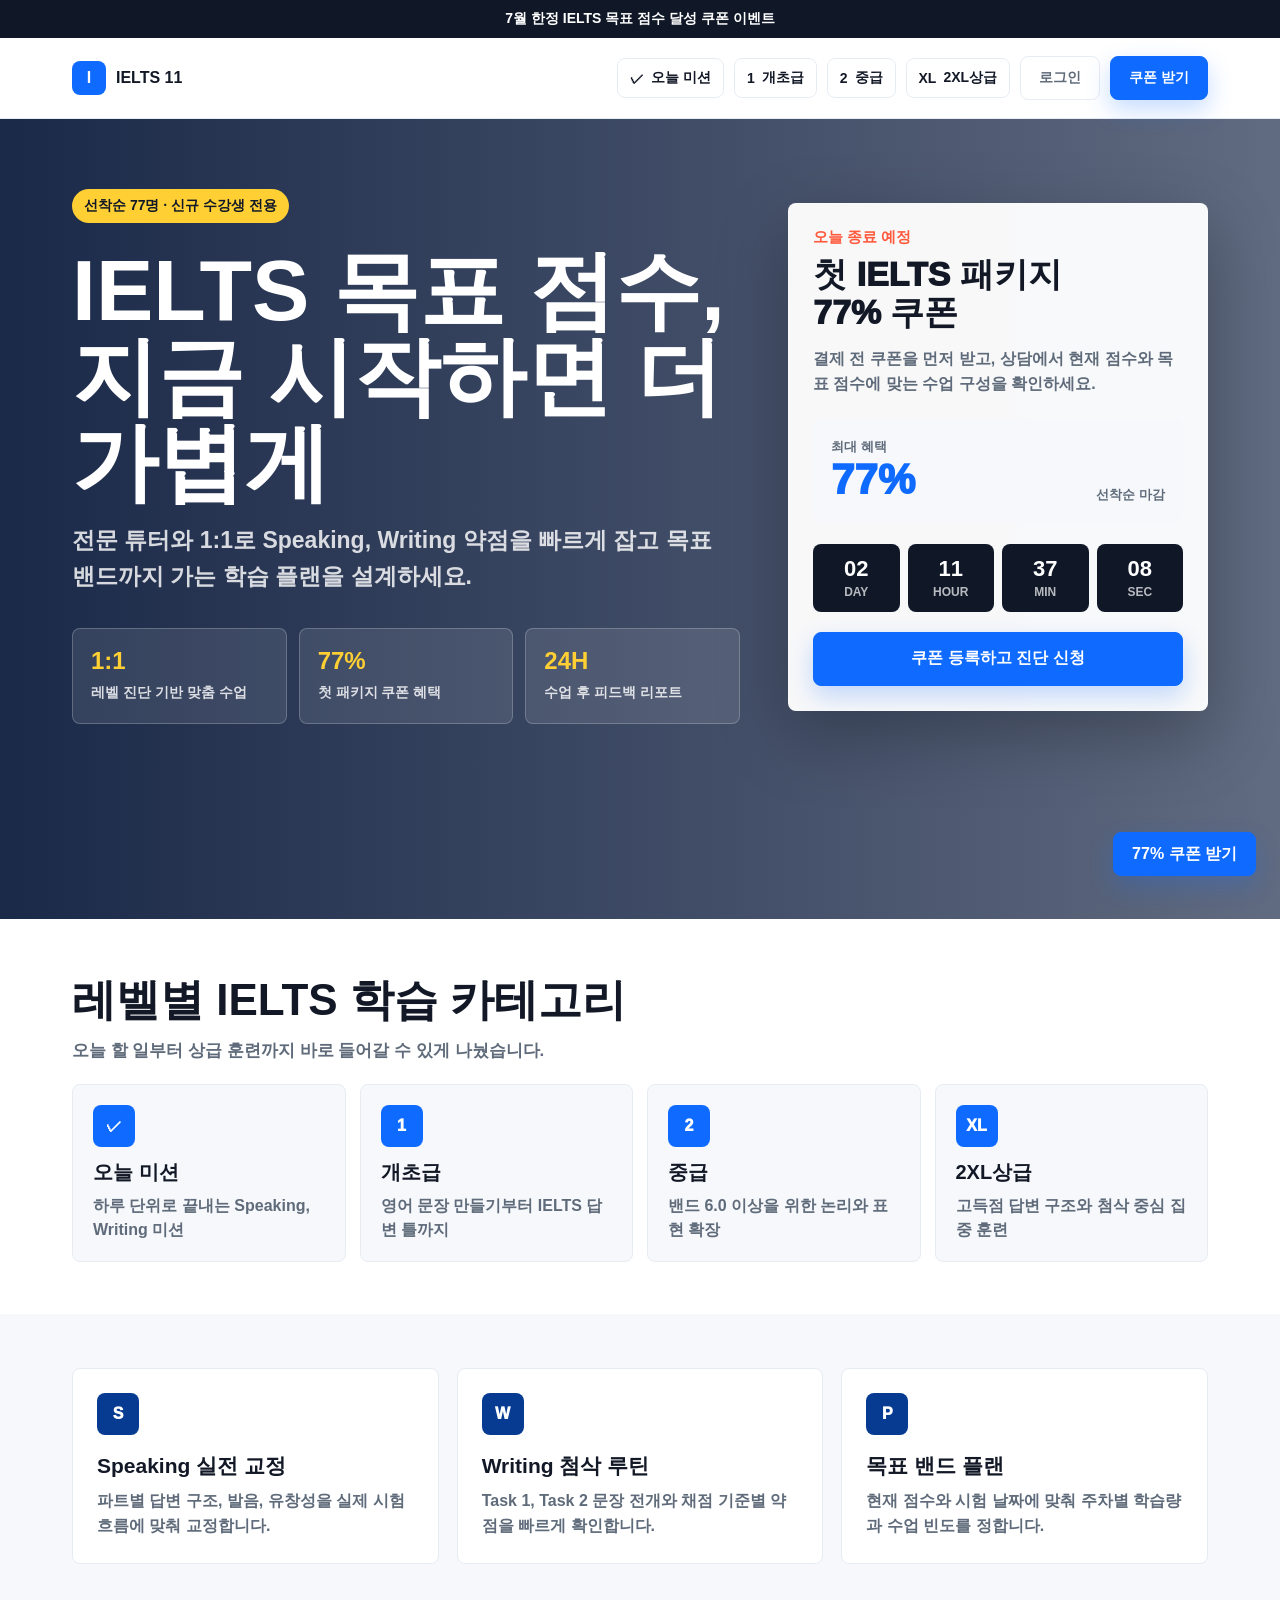
==== index.html @ da1ab1a1 "Add public GitHub Pages site" ====
<!doctype html>
<html lang="ko">
  <head>
    <meta charset="UTF-8" />
    <meta name="viewport" content="width=device-width, initial-scale=1.0" />
    <title>IELTS 11 | 목표 점수 달성 이벤트</title>
    <style>
      :root {
        --ink: #121826;
        --muted: #5f6b7a;
        --line: #e7ecf3;
        --paper: #ffffff;
        --soft: #f6f8fb;
        --brand: #0f6bff;
        --brand-dark: #073b92;
        --accent: #ffcf33;
        --danger: #ff5a3c;
      }

      * {
        box-sizing: border-box;
      }

      body {
        margin: 0;
        color: var(--ink);
        font-family:
          Inter, Pretendard, -apple-system, BlinkMacSystemFont, "Segoe UI",
          sans-serif;
        background: var(--paper);
      }

      a {
        color: inherit;
        text-decoration: none;
      }

      .top-strip {
        background: #101828;
        color: #fff;
        font-size: 14px;
        font-weight: 700;
        text-align: center;
        padding: 10px 16px;
      }

      .nav {
        position: sticky;
        top: 0;
        z-index: 10;
        display: flex;
        align-items: center;
        justify-content: space-between;
        padding: 18px clamp(20px, 6vw, 72px);
        background: rgba(255, 255, 255, 0.92);
        border-bottom: 1px solid var(--line);
        backdrop-filter: blur(14px);
      }

      .brand {
        display: flex;
        align-items: center;
        gap: 10px;
        font-weight: 900;
        letter-spacing: 0;
      }

      .brand-mark {
        display: grid;
        width: 34px;
        height: 34px;
        place-items: center;
        border-radius: 8px;
        color: #fff;
        background: var(--brand);
      }

      .nav-actions {
        display: flex;
        align-items: center;
        gap: 10px;
        color: var(--muted);
        font-size: 14px;
        font-weight: 700;
      }

      .category-link {
        display: inline-flex;
        min-height: 40px;
        align-items: center;
        gap: 7px;
        border-radius: 8px;
        padding: 0 12px;
        color: var(--ink);
        background: #fff;
        border: 1px solid var(--line);
        font-weight: 900;
      }

      .category-link:hover {
        border-color: rgba(15, 107, 255, 0.42);
        color: var(--brand);
      }

      .outline-btn,
      .primary-btn {
        display: inline-flex;
        min-height: 44px;
        align-items: center;
        justify-content: center;
        border-radius: 8px;
        padding: 0 18px;
        font-weight: 900;
      }

      .outline-btn {
        border: 1px solid var(--line);
        background: #fff;
      }

      .primary-btn {
        border: 1px solid var(--brand);
        color: #fff;
        background: var(--brand);
        box-shadow: 0 10px 24px rgba(15, 107, 255, 0.24);
      }

      .hero {
        position: relative;
        overflow: hidden;
        min-height: calc(100vh - 100px);
        padding: 70px clamp(20px, 6vw, 72px) 42px;
        background:
          linear-gradient(90deg, rgba(7, 23, 57, 0.92), rgba(7, 23, 57, 0.64)),
          url("https://images.unsplash.com/photo-1523240795612-9a054b0db644?auto=format&fit=crop&w=1800&q=80")
            center / cover;
        color: #fff;
      }

      .hero-grid {
        display: grid;
        max-width: 1180px;
        grid-template-columns: minmax(0, 1.05fr) 420px;
        gap: 48px;
        align-items: center;
        margin: 0 auto;
      }

      .eyebrow {
        display: inline-flex;
        align-items: center;
        gap: 8px;
        border-radius: 999px;
        padding: 8px 12px;
        color: #101828;
        background: var(--accent);
        font-size: 14px;
        font-weight: 900;
      }

      h1 {
        max-width: 760px;
        margin: 24px 0 18px;
        font-size: clamp(44px, 7vw, 86px);
        line-height: 1;
        letter-spacing: 0;
      }

      .hero-copy {
        max-width: 650px;
        margin: 0;
        color: rgba(255, 255, 255, 0.82);
        font-size: clamp(18px, 2vw, 23px);
        line-height: 1.55;
        font-weight: 650;
      }

      .hero-points {
        display: grid;
        grid-template-columns: repeat(3, minmax(0, 1fr));
        gap: 12px;
        max-width: 680px;
        margin-top: 34px;
      }

      .point {
        min-height: 96px;
        padding: 18px;
        border: 1px solid rgba(255, 255, 255, 0.22);
        border-radius: 8px;
        background: rgba(255, 255, 255, 0.1);
      }

      .point strong {
        display: block;
        margin-bottom: 8px;
        color: var(--accent);
        font-size: 24px;
      }

      .point span {
        color: rgba(255, 255, 255, 0.82);
        font-size: 14px;
        font-weight: 700;
      }

      .coupon-panel {
        border: 1px solid rgba(255, 255, 255, 0.3);
        border-radius: 8px;
        padding: 24px;
        background: rgba(255, 255, 255, 0.96);
        color: var(--ink);
        box-shadow: 0 24px 70px rgba(0, 0, 0, 0.28);
      }

      .coupon-label {
        color: var(--danger);
        font-size: 15px;
        font-weight: 900;
      }

      .coupon-title {
        margin: 8px 0 8px;
        font-size: 34px;
        line-height: 1.12;
        font-weight: 950;
      }

      .coupon-sub {
        color: var(--muted);
        line-height: 1.55;
        font-weight: 650;
      }

      .price-box {
        display: flex;
        align-items: end;
        justify-content: space-between;
        margin: 22px 0;
        padding: 18px;
        border-radius: 8px;
        background: var(--soft);
      }

      .price-box small {
        color: var(--muted);
        font-weight: 800;
      }

      .price {
        color: var(--brand);
        font-size: 42px;
        font-weight: 950;
      }

      .timer {
        display: grid;
        grid-template-columns: repeat(4, 1fr);
        gap: 8px;
        margin: 20px 0;
      }

      .time-cell {
        padding: 12px 8px;
        border-radius: 8px;
        text-align: center;
        color: #fff;
        background: #101828;
      }

      .time-cell b {
        display: block;
        font-size: 22px;
      }

      .time-cell span {
        color: rgba(255, 255, 255, 0.7);
        font-size: 12px;
        font-weight: 800;
      }

      .wide-btn {
        width: 100%;
        min-height: 54px;
      }

      .below {
        padding: 54px clamp(20px, 6vw, 72px) 96px;
        background: var(--soft);
      }

      .category-section {
        padding: 52px clamp(20px, 6vw, 72px);
        background: #fff;
      }

      .section-head {
        max-width: 1180px;
        margin: 0 auto 20px;
      }

      .section-head h2 {
        margin: 0 0 8px;
        font-size: clamp(28px, 4vw, 44px);
      }

      .section-head p {
        margin: 0;
        color: var(--muted);
        font-size: 17px;
        line-height: 1.55;
        font-weight: 650;
      }

      .category-grid {
        display: grid;
        max-width: 1180px;
        grid-template-columns: repeat(4, minmax(0, 1fr));
        gap: 14px;
        margin: 0 auto;
      }

      .category-card {
        min-height: 156px;
        padding: 20px;
        border: 1px solid var(--line);
        border-radius: 8px;
        background: var(--soft);
      }

      .category-card strong {
        display: block;
        margin: 12px 0 8px;
        font-size: 20px;
      }

      .category-card span {
        color: var(--muted);
        line-height: 1.45;
        font-weight: 650;
      }

      .category-icon {
        display: grid;
        width: 42px;
        height: 42px;
        place-items: center;
        border-radius: 8px;
        color: #fff;
        background: var(--brand);
        font-weight: 950;
      }

      .benefits {
        display: grid;
        max-width: 1180px;
        grid-template-columns: repeat(3, minmax(0, 1fr));
        gap: 18px;
        margin: 0 auto;
      }

      .benefit {
        min-height: 172px;
        padding: 24px;
        border: 1px solid var(--line);
        border-radius: 8px;
        background: #fff;
      }

      .benefit-icon {
        display: grid;
        width: 42px;
        height: 42px;
        place-items: center;
        margin-bottom: 18px;
        border-radius: 8px;
        color: #fff;
        background: var(--brand-dark);
        font-weight: 950;
      }

      .benefit h2 {
        margin: 0 0 10px;
        font-size: 21px;
        line-height: 1.25;
      }

      .benefit p {
        margin: 0;
        color: var(--muted);
        line-height: 1.55;
        font-weight: 650;
      }

      .sticky-cta {
        position: fixed;
        right: 24px;
        bottom: 24px;
        z-index: 20;
      }

      @media (max-width: 900px) {
        .nav-actions span,
        .outline-btn {
          display: none;
        }

        .hero {
          min-height: auto;
          padding-top: 48px;
        }

        .hero-grid,
        .benefits,
        .category-grid {
          grid-template-columns: 1fr;
        }

        .hero-points {
          grid-template-columns: 1fr;
        }

        .coupon-panel {
          margin-top: 4px;
        }

        .sticky-cta {
          right: 16px;
          bottom: 16px;
          left: 16px;
        }

        .sticky-cta .primary-btn {
          width: 100%;
        }
      }
    </style>
  </head>
  <body>
    <div class="top-strip">7월 한정 IELTS 목표 점수 달성 쿠폰 이벤트</div>

    <header class="nav">
      <a class="brand" href="index.html">
        <span class="brand-mark">I</span>
        <span>IELTS 11</span>
      </a>
      <nav class="nav-actions" aria-label="주요 메뉴">
        <a class="category-link" href="today-mission.html"><span>✓</span>오늘 미션</a>
        <a class="category-link" href="beginner.html"><span>1</span>개초급</a>
        <a class="category-link" href="intermediate.html"><span>2</span>중급</a>
        <a class="category-link" href="advanced-2xl.html"><span>XL</span>2XL상급</a>
        <a class="outline-btn" href="login.html">로그인</a>
        <a class="primary-btn" href="coupon.html">쿠폰 받기</a>
      </nav>
    </header>

    <main>
      <section class="hero" aria-label="IELTS 이벤트 메인">
        <div class="hero-grid">
          <div>
            <div class="eyebrow">선착순 77명 · 신규 수강생 전용</div>
            <h1>IELTS 목표 점수, 지금 시작하면 더 가볍게</h1>
            <p class="hero-copy">
              전문 튜터와 1:1로 Speaking, Writing 약점을 빠르게 잡고
              목표 밴드까지 가는 학습 플랜을 설계하세요.
            </p>

            <div class="hero-points" aria-label="핵심 혜택">
              <div class="point">
                <strong>1:1</strong>
                <span>레벨 진단 기반 맞춤 수업</span>
              </div>
              <div class="point">
                <strong>77%</strong>
                <span>첫 패키지 쿠폰 혜택</span>
              </div>
              <div class="point">
                <strong>24H</strong>
                <span>수업 후 피드백 리포트</span>
              </div>
            </div>
          </div>

          <aside class="coupon-panel" id="apply" aria-label="쿠폰 신청">
            <div class="coupon-label">오늘 종료 예정</div>
            <div class="coupon-title">첫 IELTS 패키지<br />77% 쿠폰</div>
            <p class="coupon-sub">
              결제 전 쿠폰을 먼저 받고, 상담에서 현재 점수와 목표 점수에 맞는
              수업 구성을 확인하세요.
            </p>

            <div class="price-box">
              <div>
                <small>최대 혜택</small>
                <div class="price">77%</div>
              </div>
              <small>선착순 마감</small>
            </div>

            <div class="timer" aria-label="이벤트 남은 시간">
              <div class="time-cell"><b>02</b><span>DAY</span></div>
              <div class="time-cell"><b>11</b><span>HOUR</span></div>
              <div class="time-cell"><b>37</b><span>MIN</span></div>
              <div class="time-cell"><b>08</b><span>SEC</span></div>
            </div>

            <a class="primary-btn wide-btn" href="coupon.html">쿠폰 등록하고 진단 신청</a>
          </aside>
        </div>
      </section>

      <section class="category-section" aria-label="학습 카테고리">
        <div class="section-head">
          <h2>레벨별 IELTS 학습 카테고리</h2>
          <p>오늘 할 일부터 상급 훈련까지 바로 들어갈 수 있게 나눴습니다.</p>
        </div>
        <div class="category-grid">
          <a class="category-card" href="today-mission.html">
            <div class="category-icon">✓</div>
            <strong>오늘 미션</strong>
            <span>하루 단위로 끝내는 Speaking, Writing 미션</span>
          </a>
          <a class="category-card" href="beginner.html">
            <div class="category-icon">1</div>
            <strong>개초급</strong>
            <span>영어 문장 만들기부터 IELTS 답변 틀까지</span>
          </a>
          <a class="category-card" href="intermediate.html">
            <div class="category-icon">2</div>
            <strong>중급</strong>
            <span>밴드 6.0 이상을 위한 논리와 표현 확장</span>
          </a>
          <a class="category-card" href="advanced-2xl.html">
            <div class="category-icon">XL</div>
            <strong>2XL상급</strong>
            <span>고득점 답변 구조와 첨삭 중심 집중 훈련</span>
          </a>
        </div>
      </section>

      <section class="below" aria-label="수업 혜택">
        <div class="benefits">
          <article class="benefit">
            <div class="benefit-icon">S</div>
            <h2>Speaking 실전 교정</h2>
            <p>파트별 답변 구조, 발음, 유창성을 실제 시험 흐름에 맞춰 교정합니다.</p>
          </article>
          <article class="benefit">
            <div class="benefit-icon">W</div>
            <h2>Writing 첨삭 루틴</h2>
            <p>Task 1, Task 2 문장 전개와 채점 기준별 약점을 빠르게 확인합니다.</p>
          </article>
          <article class="benefit">
            <div class="benefit-icon">P</div>
            <h2>목표 밴드 플랜</h2>
            <p>현재 점수와 시험 날짜에 맞춰 주차별 학습량과 수업 빈도를 정합니다.</p>
          </article>
        </div>
      </section>
    </main>

    <div class="sticky-cta">
      <a class="primary-btn" href="coupon.html">77% 쿠폰 받기</a>
    </div>
  </body>
</html>
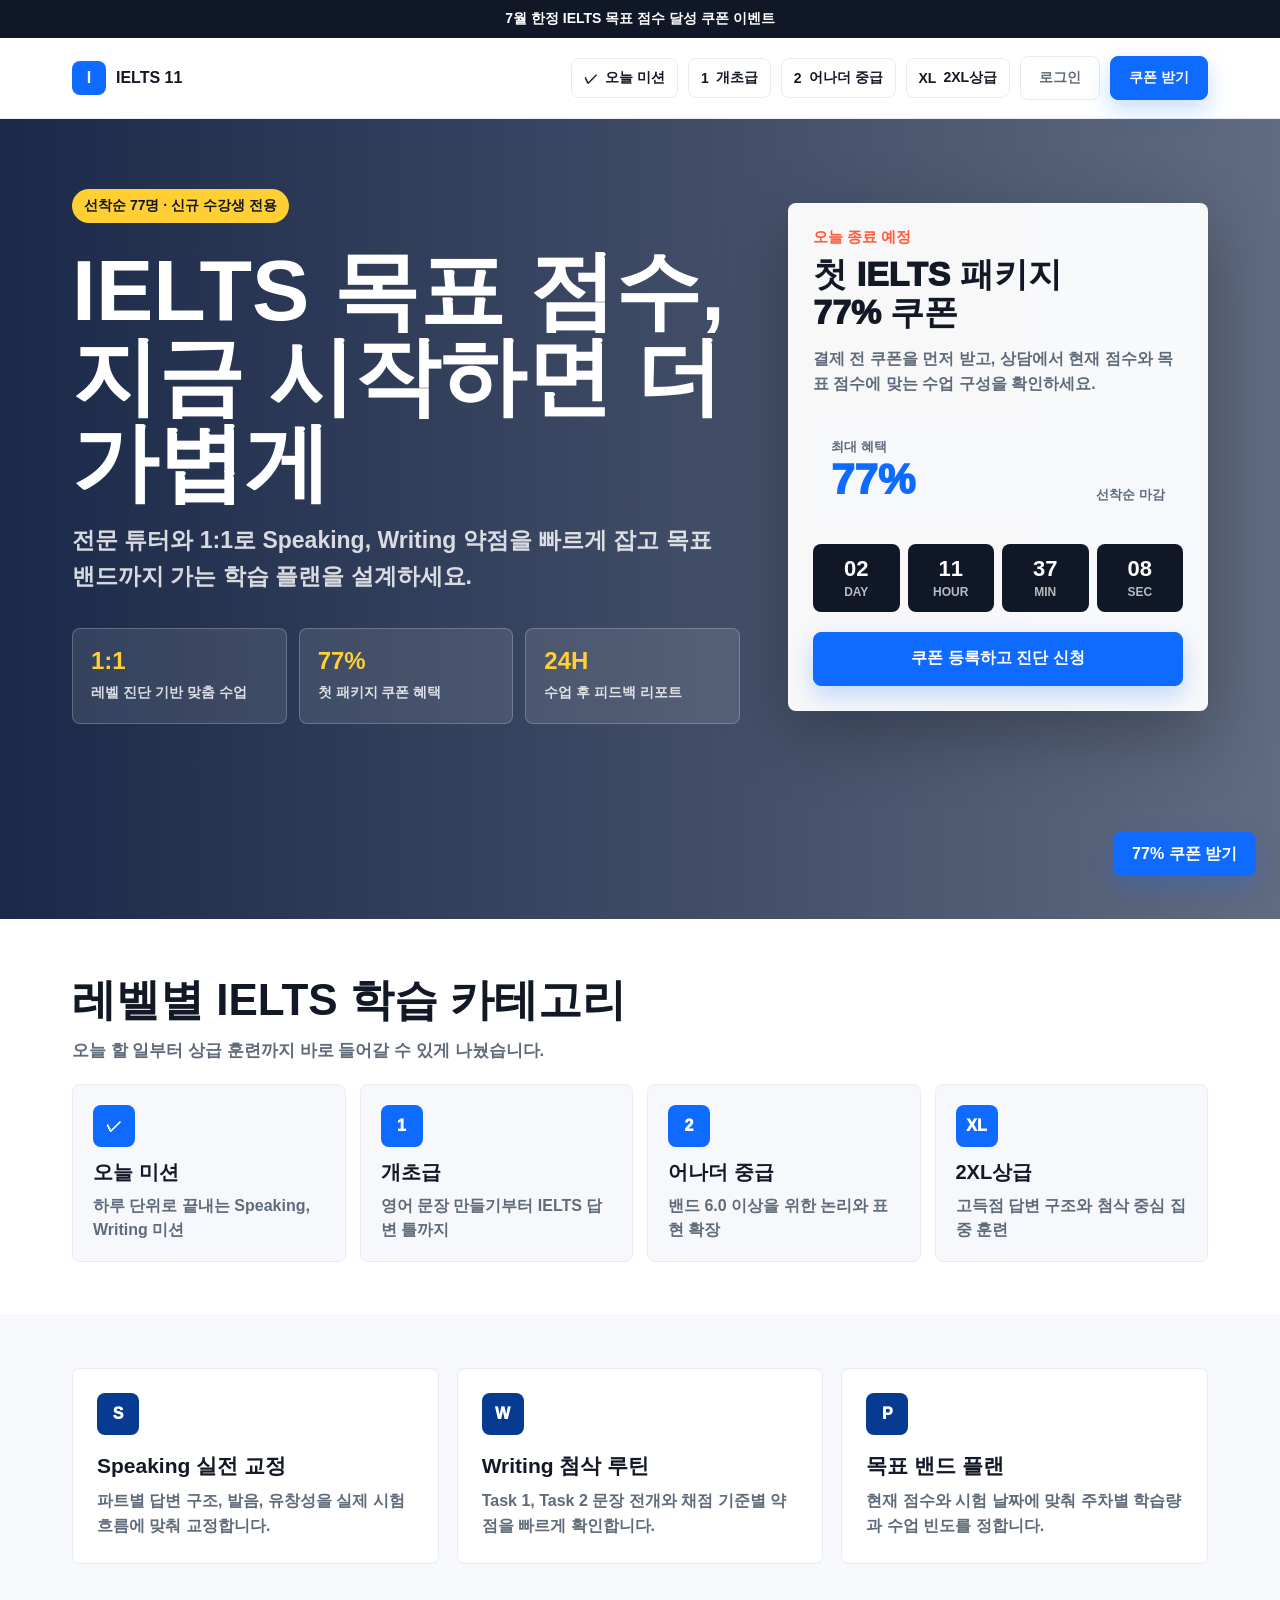
==== commit e340681b: "Rename intermediate category" ====
--- a/index.html
+++ b/index.html
@@ -400,7 +400,34 @@
       }
 
       @media (max-width: 900px) {
-        .nav-actions span,
+        .nav {
+          align-items: flex-start;
+          gap: 12px;
+        }
+
+        .nav-actions {
+          width: 100%;
+          overflow-x: auto;
+          flex-wrap: nowrap;
+          padding-bottom: 4px;
+          scrollbar-width: none;
+        }
+
+        .nav-actions::-webkit-scrollbar {
+          display: none;
+        }
+
+        .nav-actions span {
+          display: inline;
+        }
+
+        .category-link,
+        .outline-btn,
+        .primary-btn {
+          flex: 0 0 auto;
+          white-space: nowrap;
+        }
+
         .outline-btn {
           display: none;
         }
@@ -447,7 +474,7 @@
       <nav class="nav-actions" aria-label="주요 메뉴">
         <a class="category-link" href="today-mission.html"><span>✓</span>오늘 미션</a>
         <a class="category-link" href="beginner.html"><span>1</span>개초급</a>
-        <a class="category-link" href="intermediate.html"><span>2</span>중급</a>
+        <a class="category-link" href="intermediate.html"><span>2</span>어나더 중급</a>
         <a class="category-link" href="advanced-2xl.html"><span>XL</span>2XL상급</a>
         <a class="outline-btn" href="login.html">로그인</a>
         <a class="primary-btn" href="coupon.html">쿠폰 받기</a>
@@ -527,7 +554,7 @@
           </a>
           <a class="category-card" href="intermediate.html">
             <div class="category-icon">2</div>
-            <strong>중급</strong>
+            <strong>어나더 중급</strong>
             <span>밴드 6.0 이상을 위한 논리와 표현 확장</span>
           </a>
           <a class="category-card" href="advanced-2xl.html">
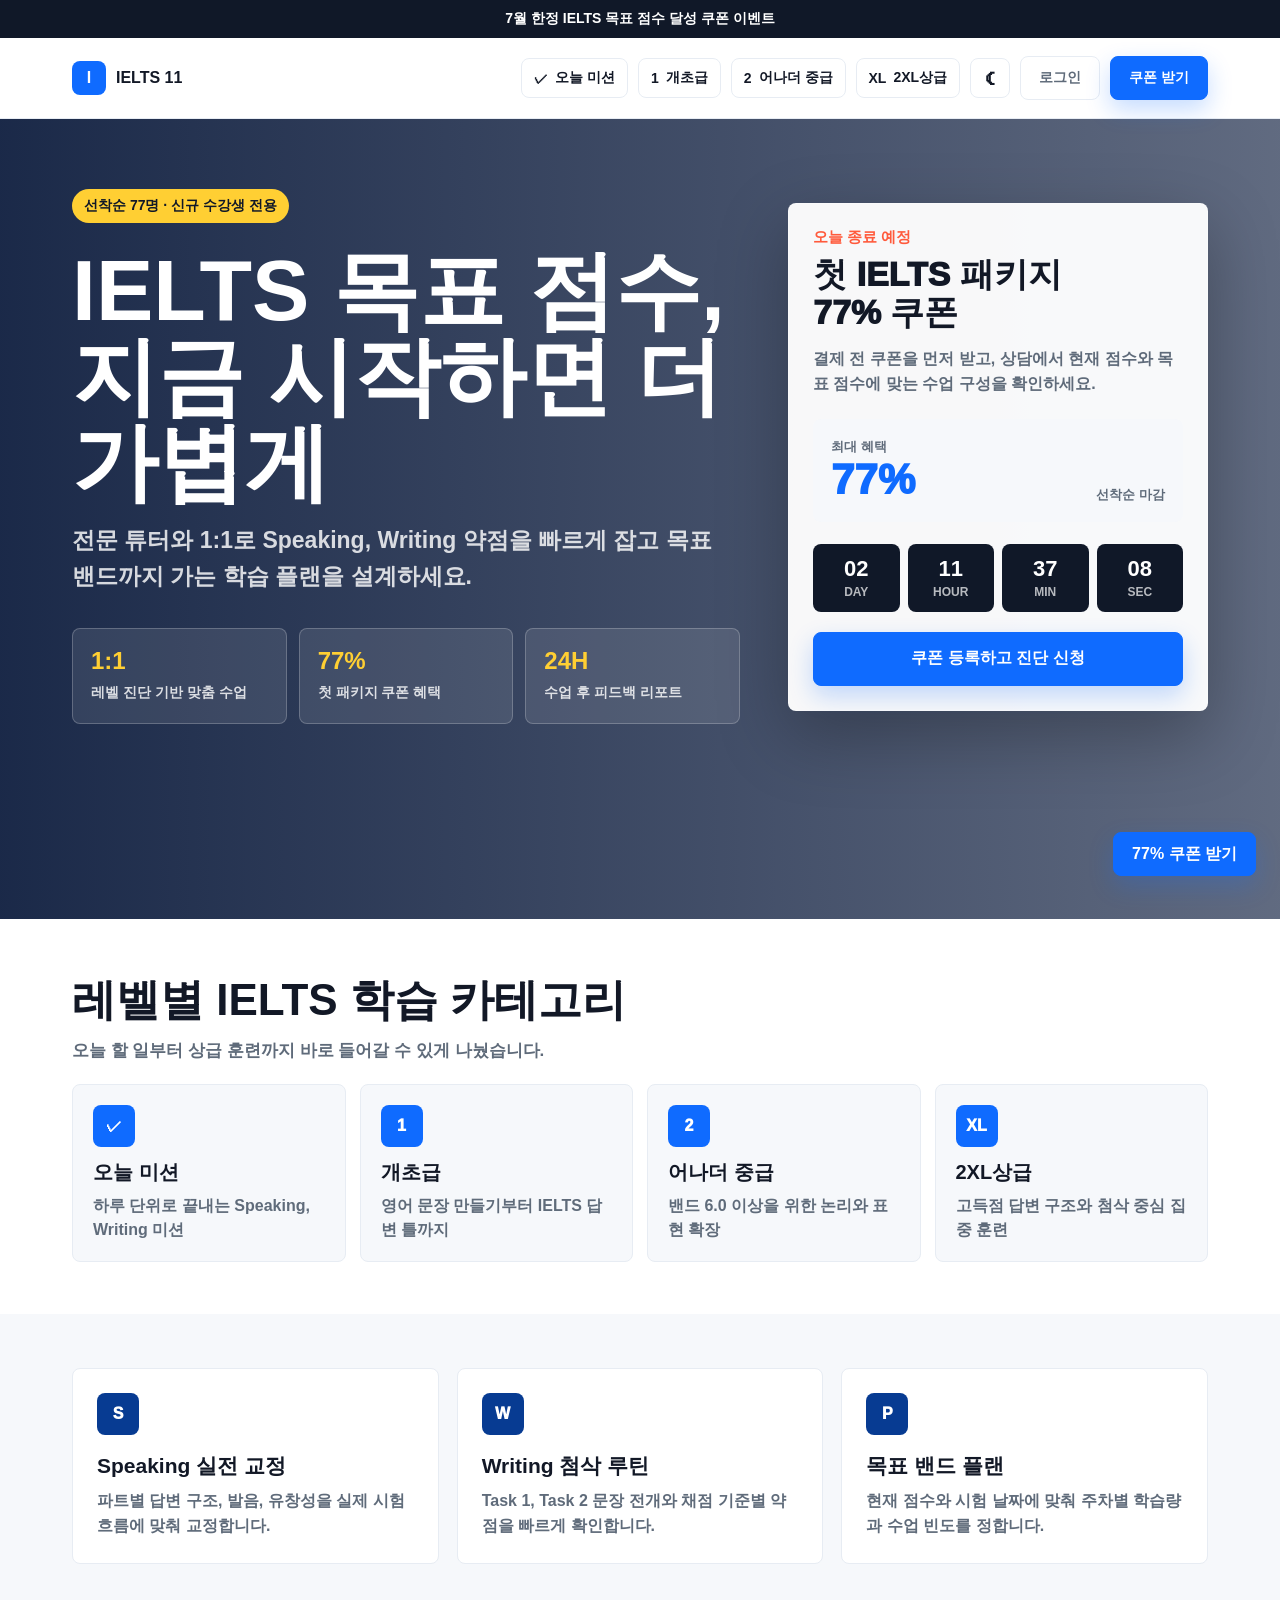
==== commit 6639075f: "Add site-wide theme toggle and sentence study layout" ====
--- a/index.html
+++ b/index.html
@@ -4,6 +4,7 @@
     <meta charset="UTF-8" />
     <meta name="viewport" content="width=device-width, initial-scale=1.0" />
     <title>IELTS 11 | 목표 점수 달성 이벤트</title>
+    <script src="theme.js?v=theme-1"></script>
     <style>
       :root {
         --ink: #121826;
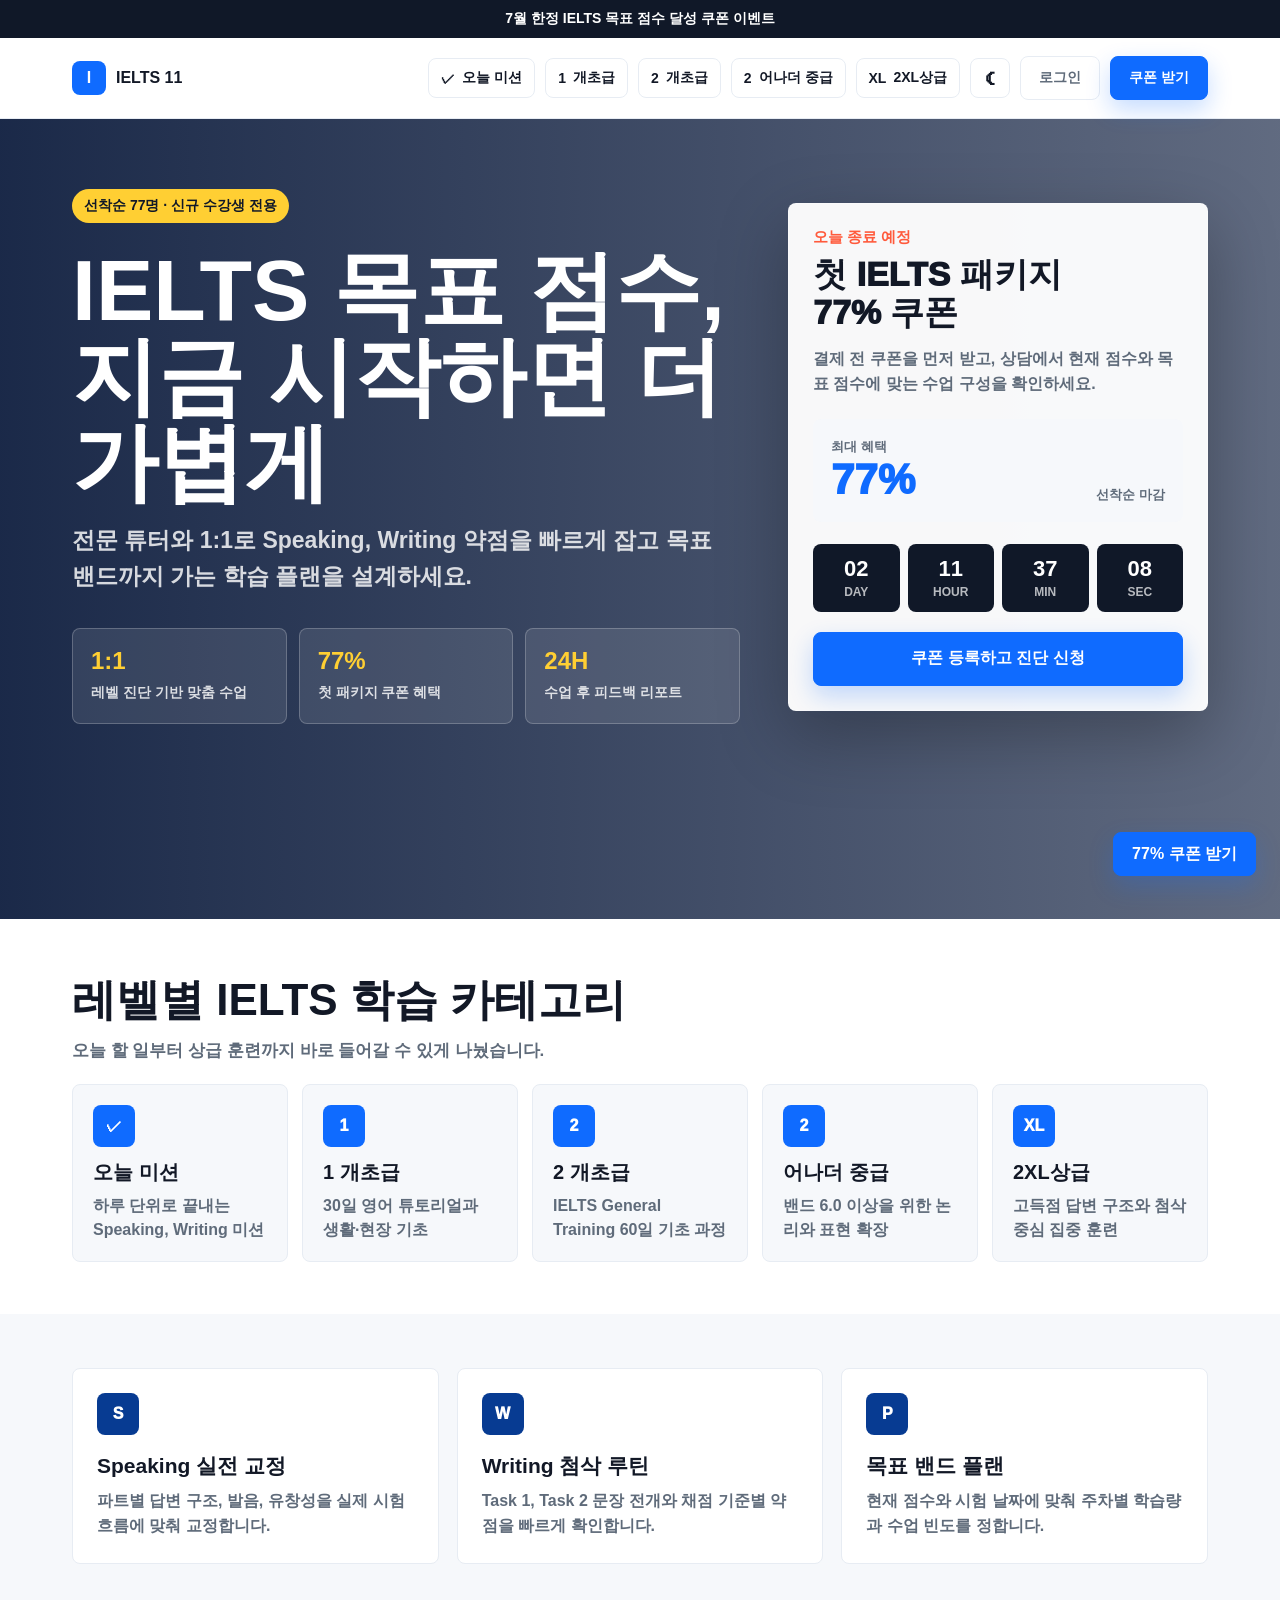
==== commit 34b46d5b: "Split beginner courses and add 30-day tutorial" ====
--- a/index.html
+++ b/index.html
@@ -316,7 +316,7 @@
       .category-grid {
         display: grid;
         max-width: 1180px;
-        grid-template-columns: repeat(4, minmax(0, 1fr));
+        grid-template-columns: repeat(5, minmax(0, 1fr));
         gap: 14px;
         margin: 0 auto;
       }
@@ -475,6 +475,7 @@
       <nav class="nav-actions" aria-label="주요 메뉴">
         <a class="category-link" href="today-mission.html"><span>✓</span>오늘 미션</a>
         <a class="category-link" href="beginner.html"><span>1</span>개초급</a>
+        <a class="category-link" href="beginner-2.html"><span>2</span>개초급</a>
         <a class="category-link" href="intermediate.html"><span>2</span>어나더 중급</a>
         <a class="category-link" href="advanced-2xl.html"><span>XL</span>2XL상급</a>
         <a class="outline-btn" href="login.html">로그인</a>
@@ -550,8 +551,13 @@
           </a>
           <a class="category-card" href="beginner.html">
             <div class="category-icon">1</div>
-            <strong>개초급</strong>
-            <span>영어 문장 만들기부터 IELTS 답변 틀까지</span>
+            <strong>1 개초급</strong>
+            <span>30일 영어 튜토리얼과 생활·현장 기초</span>
+          </a>
+          <a class="category-card" href="beginner-2.html">
+            <div class="category-icon">2</div>
+            <strong>2 개초급</strong>
+            <span>IELTS General Training 60일 기초 과정</span>
           </a>
           <a class="category-card" href="intermediate.html">
             <div class="category-icon">2</div>
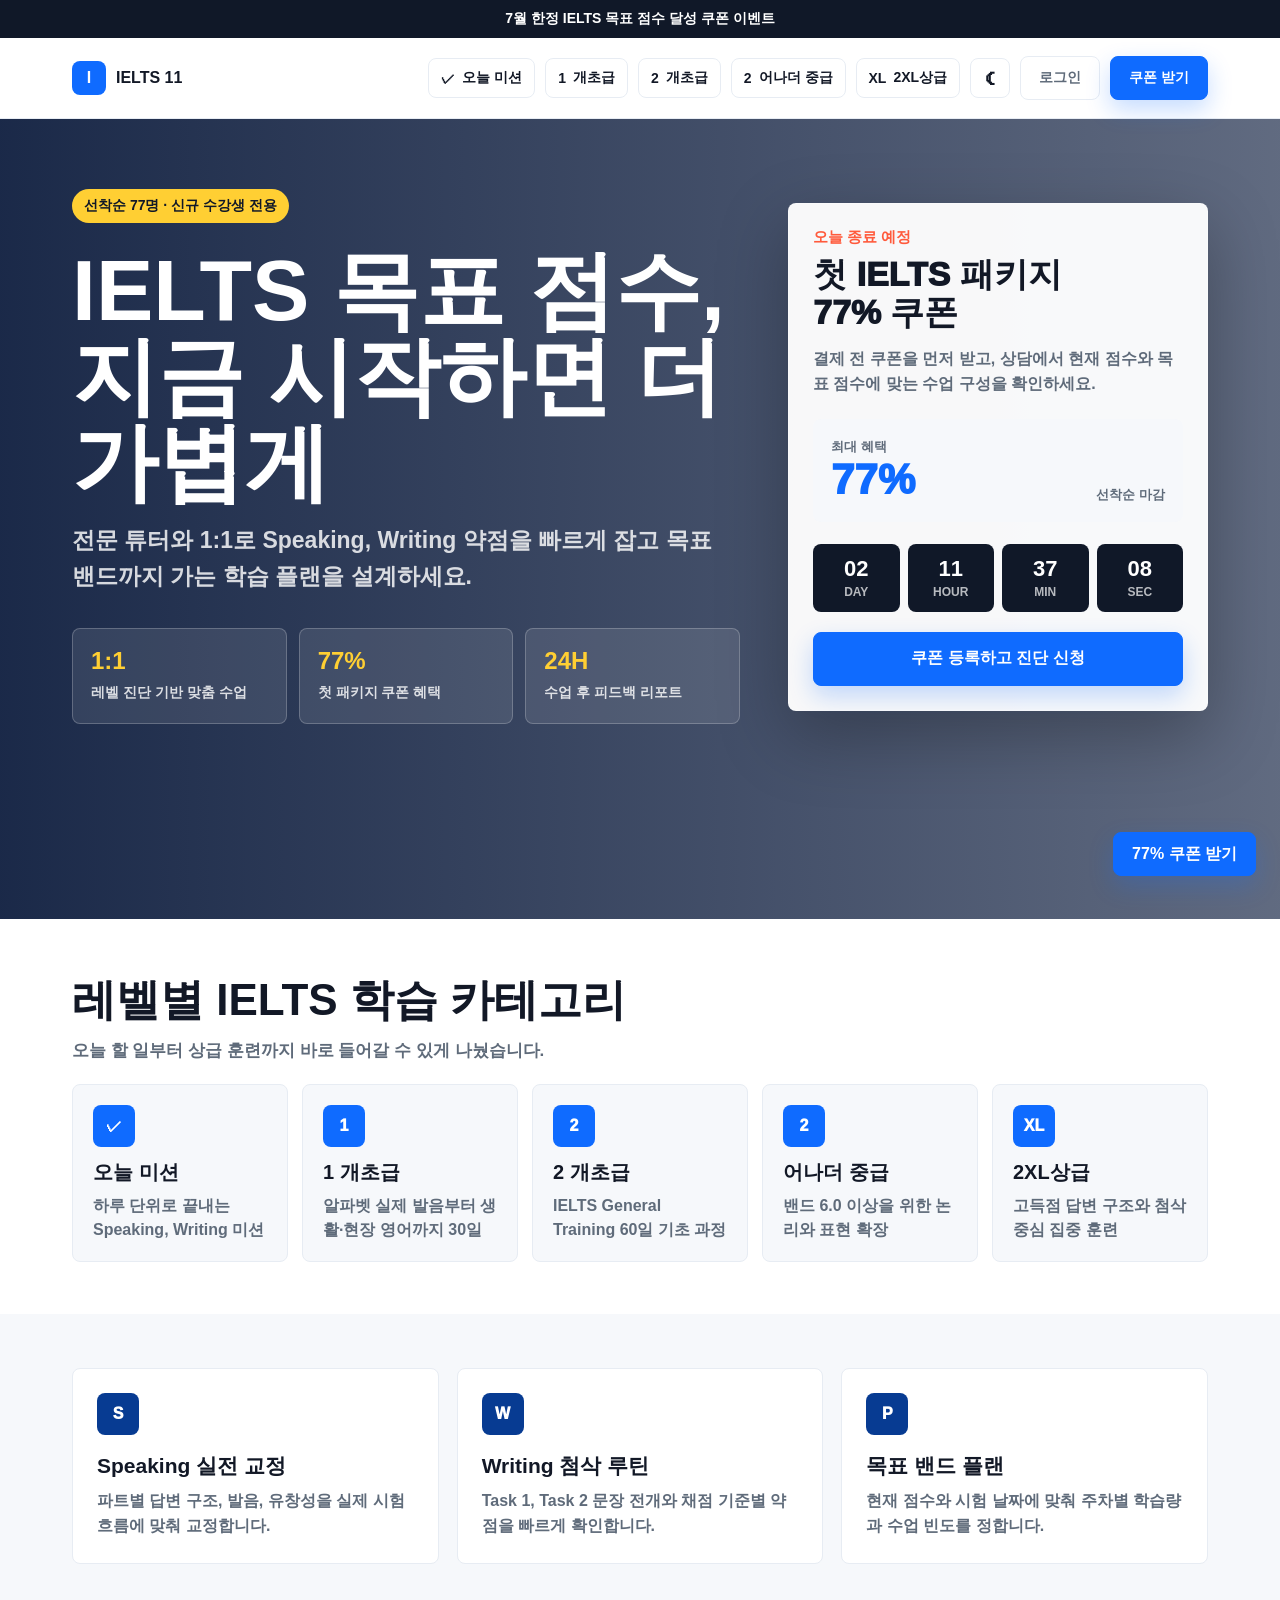
==== commit 40329c8b: "Add 30-day alphabet pronunciation tutorial" ====
--- a/index.html
+++ b/index.html
@@ -552,7 +552,7 @@
           <a class="category-card" href="beginner.html">
             <div class="category-icon">1</div>
             <strong>1 개초급</strong>
-            <span>30일 영어 튜토리얼과 생활·현장 기초</span>
+            <span>알파벳 실제 발음부터 생활·현장 영어까지 30일</span>
           </a>
           <a class="category-card" href="beginner-2.html">
             <div class="category-icon">2</div>
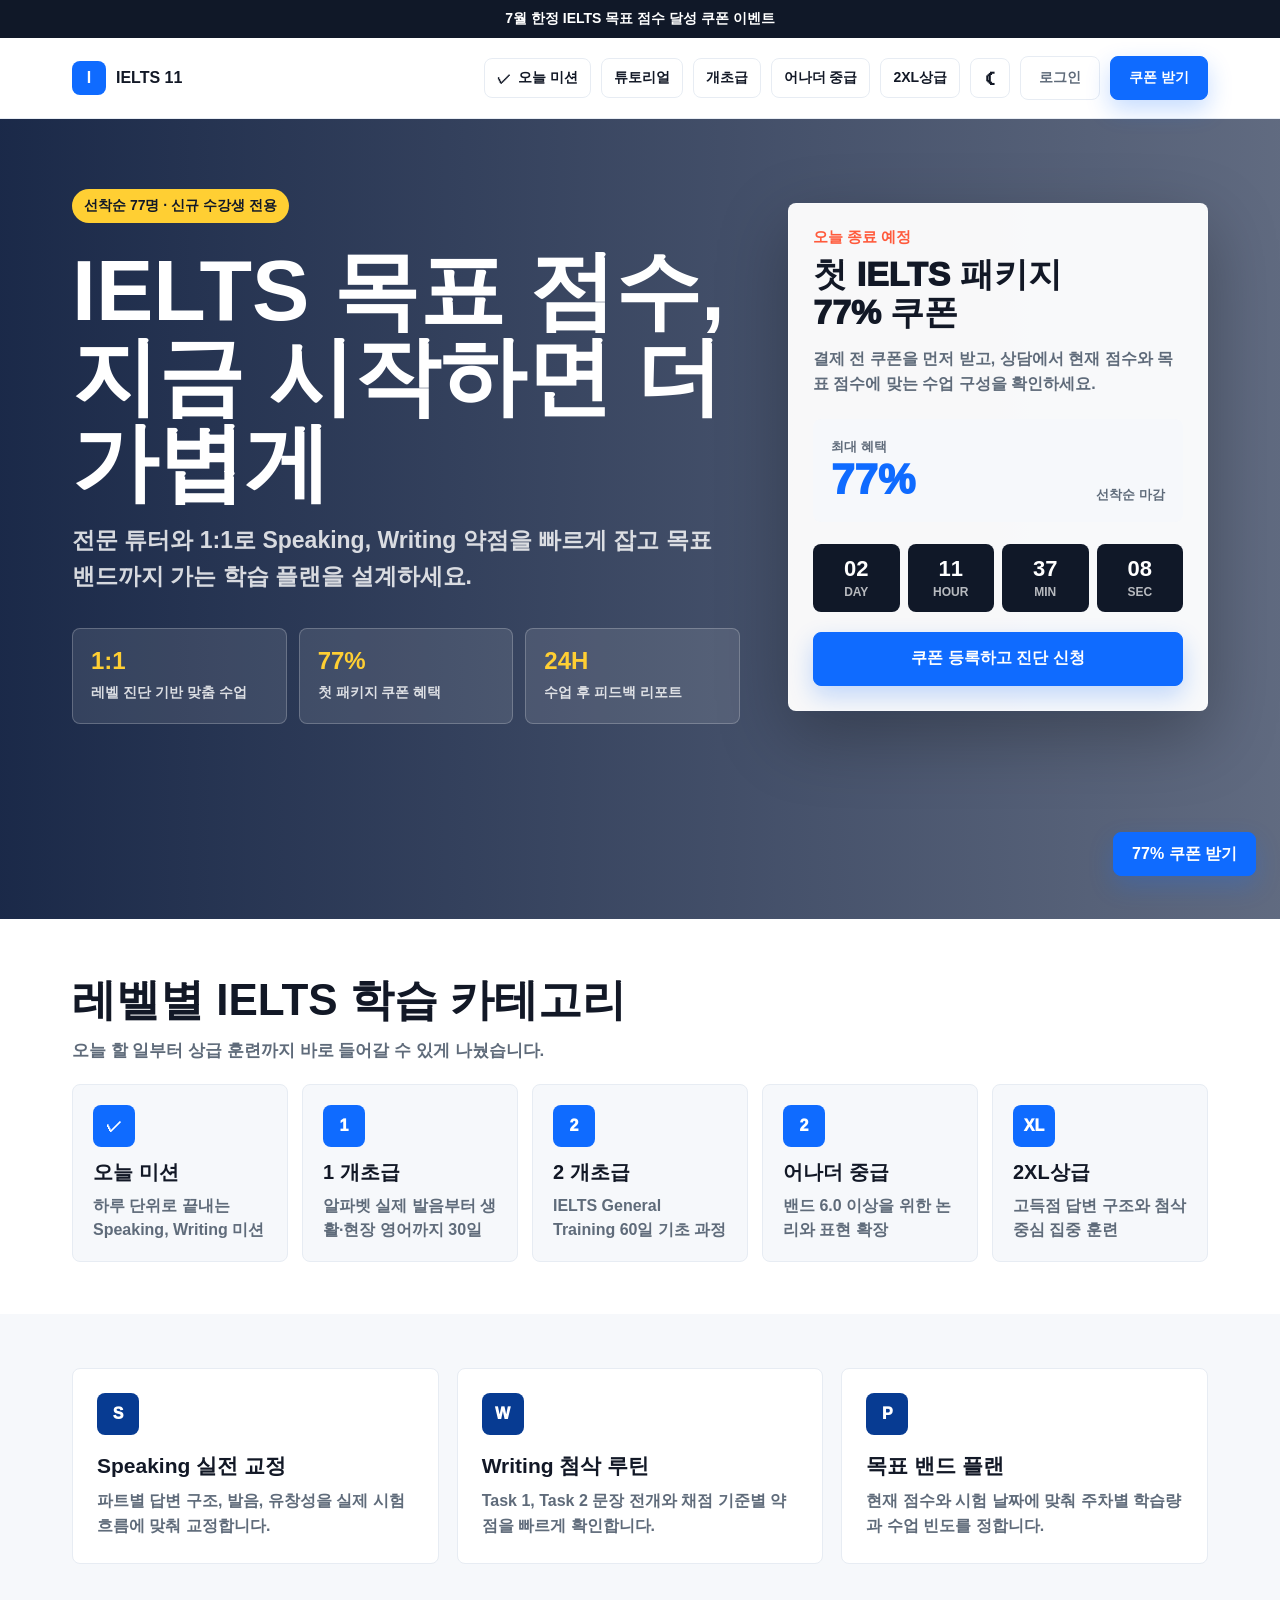
==== commit 2a066b76: "Rename top navigation categories" ====
--- a/index.html
+++ b/index.html
@@ -474,10 +474,10 @@
       </a>
       <nav class="nav-actions" aria-label="주요 메뉴">
         <a class="category-link" href="today-mission.html"><span>✓</span>오늘 미션</a>
-        <a class="category-link" href="beginner.html"><span>1</span>개초급</a>
-        <a class="category-link" href="beginner-2.html"><span>2</span>개초급</a>
-        <a class="category-link" href="intermediate.html"><span>2</span>어나더 중급</a>
-        <a class="category-link" href="advanced-2xl.html"><span>XL</span>2XL상급</a>
+        <a class="category-link" href="beginner.html">튜토리얼</a>
+        <a class="category-link" href="beginner-2.html">개초급</a>
+        <a class="category-link" href="intermediate.html">어나더 중급</a>
+        <a class="category-link" href="advanced-2xl.html">2XL상급</a>
         <a class="outline-btn" href="login.html">로그인</a>
         <a class="primary-btn" href="coupon.html">쿠폰 받기</a>
       </nav>
